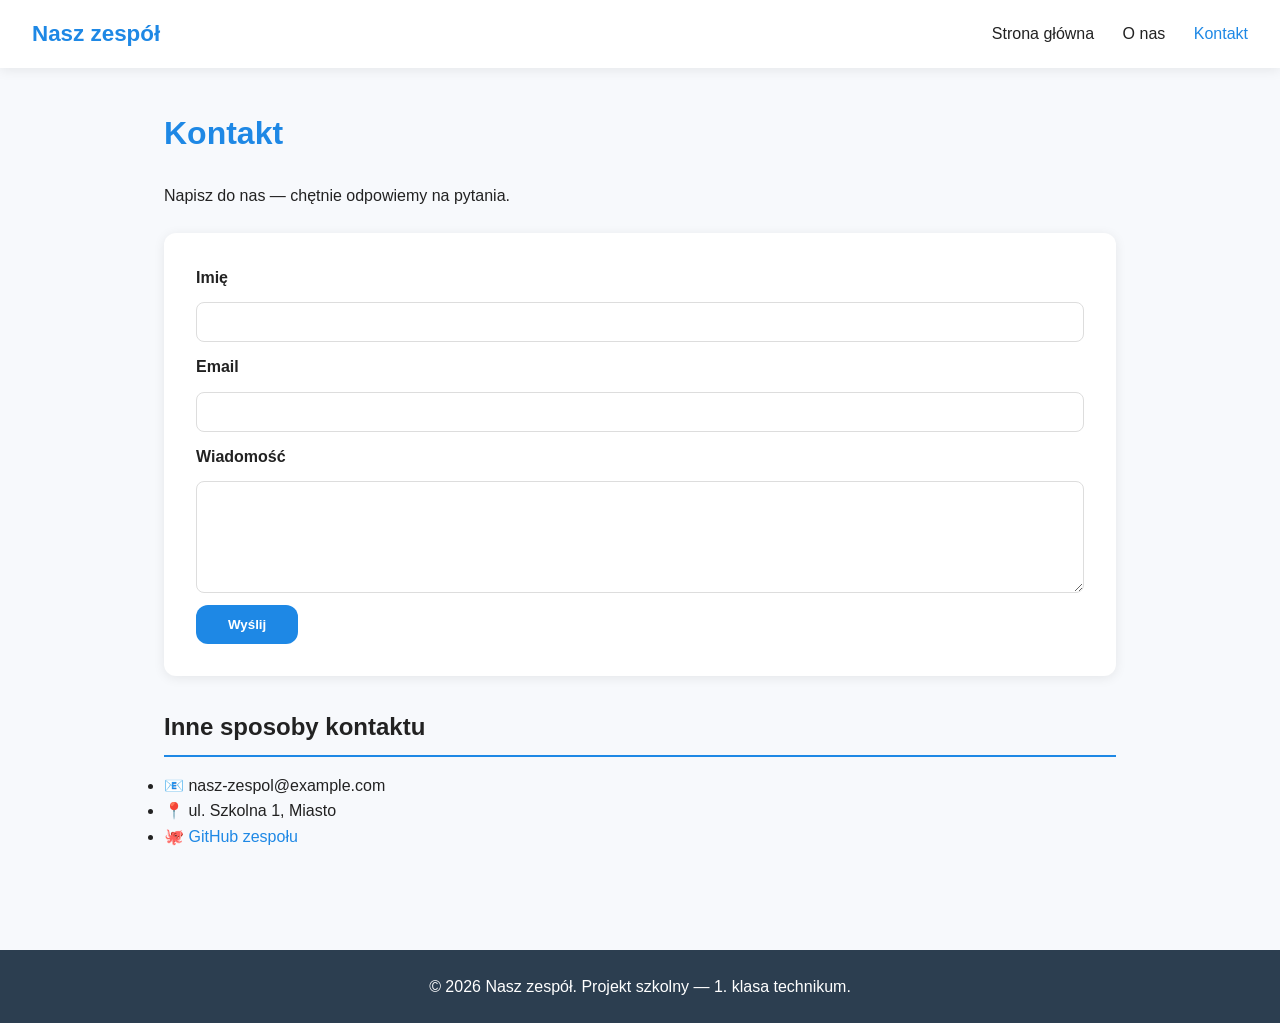
==== kontakt.html @ 179dab0a "Create kontakt.html" ====
<!DOCTYPE html>
<html lang="pl">
<head>
  <meta charset="UTF-8">
  <meta name="viewport" content="width=device-width, initial-scale=1.0">
  <title>Kontakt — Nasz zespół</title>
  <link rel="stylesheet" href="style.css">
</head>
<body>

  <header class="topbar">
    <div class="logo">Nasz zespół</div>
    <nav>
      <a href="index.html">Strona główna</a>
      <a href="o-nas.html">O nas</a>
      <a href="kontakt.html" class="active">Kontakt</a>
    </nav>
  </header>

  <main class="container">

    <h1>Kontakt</h1>
    <p>Napisz do nas — chętnie odpowiemy na pytania.</p>

    <form class="contact-form">

      <label for="imie">Imię</label>
      <input type="text" id="imie" name="imie" required>

      <label for="email">Email</label>
      <input type="email" id="email" name="email" required>

      <label for="wiadomosc">Wiadomość</label>
      <textarea id="wiadomosc" name="wiadomosc" rows="5" required></textarea>

      <button type="submit" class="btn">Wyślij</button>

    </form>

    <section class="info">
      <h2>Inne sposoby kontaktu</h2>
      <ul>
        <li>📧 nasz-zespol@example.com</li>
        <li>📍 ul. Szkolna 1, Miasto</li>
        <li>🐙 <a href="https://github.com/" target="_blank">GitHub zespołu</a></li>
      </ul>
    </section>

  </main>

  <footer class="footer">
    <p>&copy; 2026 Nasz zespół. Projekt szkolny — 1. klasa technikum.</p>
  </footer>

</body>
</html>
---- style.css ----
/* ===== ZMIENNE — zmień tutaj, żeby zmienić wygląd całej strony ===== */
:root {
  --kolor-glowny: #1e88e5;
  --kolor-akcent: #43a047;
  --kolor-tlo: #f7f9fc;
  --kolor-karty: #ffffff;
  --kolor-tekst: #222;
  --kolor-tekst-jasny: #666;
  --cien: 0 2px 12px rgba(0, 0, 0, 0.08);
  --zaokraglenie: 12px;
}

/* ===== RESET I BAZOWE STYLE ===== */
* {
  box-sizing: border-box;
  margin: 0;
  padding: 0;
}

body {
  font-family: "Segoe UI", "Helvetica Neue", sans-serif;
  background: var(--kolor-tlo);
  color: var(--kolor-tekst);
  line-height: 1.6;
}

a { color: var(--kolor-glowny); text-decoration: none; }
a:hover { text-decoration: underline; }

/* ===== NAGŁÓWEK Z MENU ===== */
.topbar {
  background: var(--kolor-karty);
  display: flex;
  justify-content: space-between;
  align-items: center;
  padding: 16px 32px;
  box-shadow: var(--cien);
  position: sticky;
  top: 0;
  z-index: 100;
}

.logo {
  font-size: 1.4rem;
  font-weight: 700;
  color: var(--kolor-glowny);
}

.topbar nav a {
  margin-left: 24px;
  color: var(--kolor-tekst);
  font-weight: 500;
}

.topbar nav a.active,
.topbar nav a:hover {
  color: var(--kolor-glowny);
  text-decoration: none;
}

/* ===== SEKCJA POWITALNA (HERO) ===== */
.hero {
  background: linear-gradient(135deg, var(--kolor-glowny), var(--kolor-akcent));
  color: white;
  padding: 80px 32px;
  text-align: center;
}

.hero h1 { font-size: 2.5rem; margin-bottom: 16px; }
.hero p { font-size: 1.2rem; opacity: 0.95; margin-bottom: 24px; }

.btn {
  display: inline-block;
  padding: 12px 28px;
  background: white;
  color: var(--kolor-glowny);
  border-radius: var(--zaokraglenie);
  font-weight: 600;
  border: none;
  cursor: pointer;
  transition: transform 0.2s;
}

.btn:hover { transform: translateY(-2px); text-decoration: none; }

/* ===== GŁÓWNY KONTENER ===== */
.container {
  max-width: 1000px;
  margin: 0 auto;
  padding: 40px 24px;
}

.container h1 {
  color: var(--kolor-glowny);
  margin-bottom: 24px;
}

.container h2 {
  color: var(--kolor-tekst);
  margin: 32px 0 16px;
  padding-bottom: 8px;
  border-bottom: 2px solid var(--kolor-glowny);
}

/* ===== KAFELKI (GRID) ===== */
.card-grid {
  display: grid;
  grid-template-columns: repeat(auto-fit, minmax(260px, 1fr));
  gap: 20px;
  margin: 40px 0;
}

.card {
  background: var(--kolor-karty);
  padding: 28px;
  border-radius: var(--zaokraglenie);
  box-shadow: var(--cien);
  transition: transform 0.2s;
}

.card:hover { transform: translateY(-4px); }
.card h2 { font-size: 1.3rem; margin-bottom: 12px; border: none; }

/* ===== SEKCJA TREŚCI ===== */
.content {
  background: var(--kolor-karty);
  padding: 32px;
  border-radius: var(--zaokraglenie);
  box-shadow: var(--cien);
  margin-top: 32px;
}

.content p { margin-bottom: 16px; }

/* ===== SIATKA Z CZŁONKAMI ZESPOŁU ===== */
.team-grid {
  display: grid;
  grid-template-columns: repeat(auto-fit, minmax(220px, 1fr));
  gap: 24px;
  margin-top: 32px;
}

.member {
  background: var(--kolor-karty);
  padding: 24px;
  border-radius: var(--zaokraglenie);
  box-shadow: var(--cien);
  text-align: center;
}

.member img {
  width: 140px;
  height: 140px;
  border-radius: 50%;
  object-fit: cover;
  margin-bottom: 16px;
}

.member h3 { margin-bottom: 4px; }
.member .role {
  color: var(--kolor-glowny);
  font-weight: 600;
  font-size: 0.9rem;
  margin-bottom: 12px;
}
.member p { color: var(--kolor-tekst-jasny); font-size: 0.95rem; }

/* ===== FORMULARZ KONTAKTOWY ===== */
.contact-form {
  background: var(--kolor-karty);
  padding: 32px;
  border-radius: var(--zaokraglenie);
  box-shadow: var(--cien);
  display: flex;
  flex-direction: column;
  gap: 12px;
  margin-top: 24px;
}

.contact-form label { font-weight: 600; }

.contact-form input,
.contact-form textarea {
  padding: 10px 14px;
  border: 1px solid #ddd;
  border-radius: 8px;
  font-family: inherit;
  font-size: 1rem;
}

.contact-form input:focus,
.contact-form textarea:focus {
  outline: none;
  border-color: var(--kolor-glowny);
}

.contact-form button {
  align-self: flex-start;
  background: var(--kolor-glowny);
  color: white;
  padding: 12px 32px;
}

/* ===== STOPKA ===== */
.footer {
  background: #2c3e50;
  color: white;
  text-align: center;
  padding: 24px;
  margin-top: 60px;
}

/* ===== RESPONSYWNOŚĆ (TELEFON) ===== */
@media (max-width: 600px) {

  .topbar {
    flex-direction: column;
    gap: 12px;
    padding: 16px;
  }

  .topbar nav a {
    margin: 0 8px;
    font-size: 0.95rem;
  }

  .hero { padding: 50px 20px; }
  .hero h1 { font-size: 1.8rem; }
  .hero p { font-size: 1rem; }

}
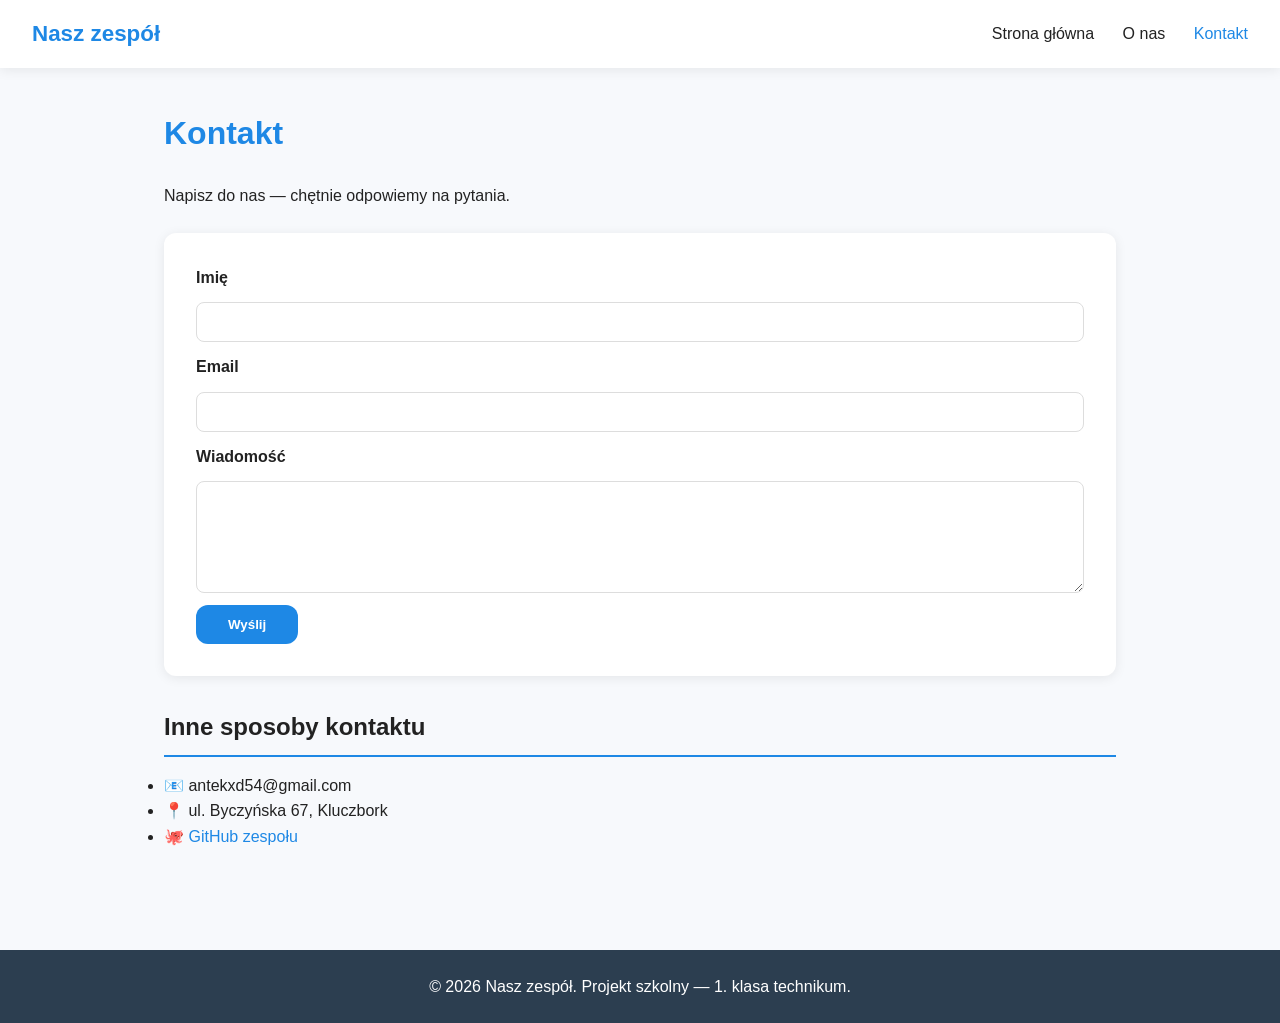
==== commit c065788b: "Update kontakt.html" ====
--- a/kontakt.html
+++ b/kontakt.html
@@ -40,8 +40,8 @@
     <section class="info">
       <h2>Inne sposoby kontaktu</h2>
       <ul>
-        <li>📧 nasz-zespol@example.com</li>
-        <li>📍 ul. Szkolna 1, Miasto</li>
+        <li>📧 antekxd54@gmail.com</li>
+        <li>📍 ul. Byczyńska 67, Kluczbork</li>
         <li>🐙 <a href="https://github.com/" target="_blank">GitHub zespołu</a></li>
       </ul>
     </section>
